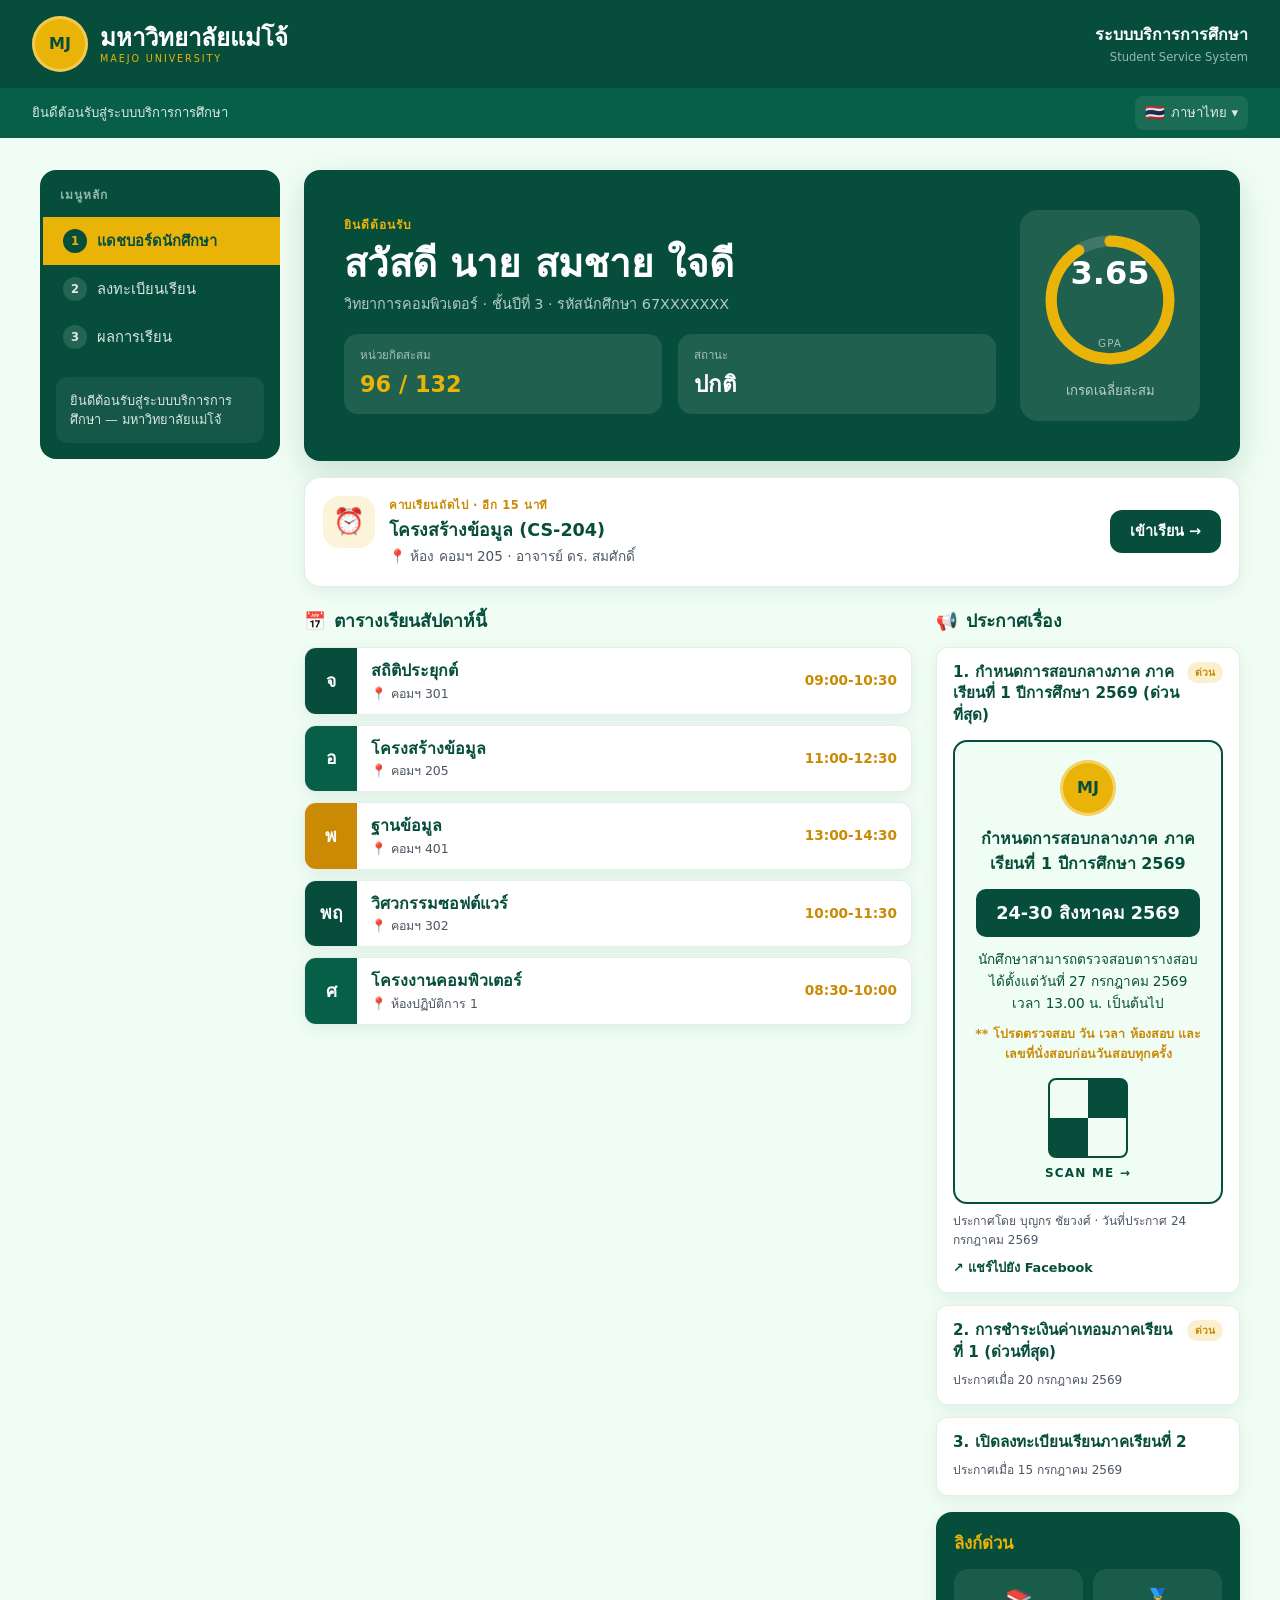
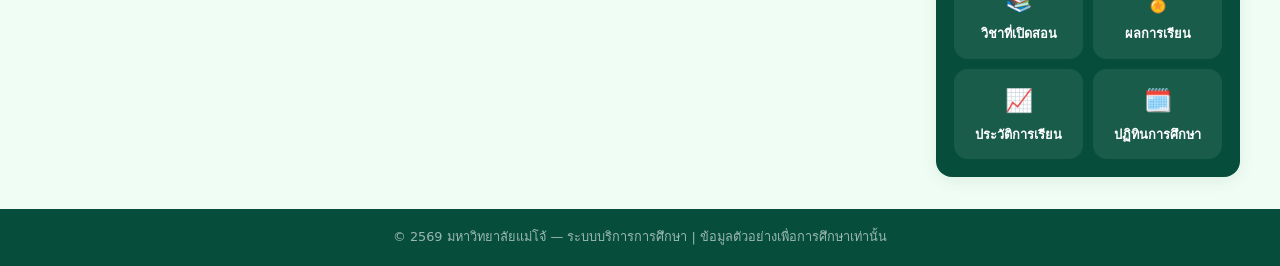
==== index.html @ 20697ff1 "first commit" ====
<!DOCTYPE html>
<html lang="th">
<head>
  <meta charset="UTF-8" />
  <meta name="viewport" content="width=device-width, initial-scale=1.0" />
  <title>แดชบอร์ดนักศึกษา — ระบบบริการการศึกษา มหาวิทยาลัยแม่โจ้</title>
  <meta name="description" content="ระบบบริการการศึกษา มหาวิทยาลัยแม่โจ้ — แดชบอร์ดภาพรวมการศึกษานักศึกษา" />
  <link rel="stylesheet" href="style.css" />
</head>
<body>
  <a class="skip-link" href="#main">ข้ามไปยังเนื้อหาหลัก</a>

  <!-- ============ HEADER ============ -->
  <header class="site-header">
    <div class="site-header__top">
      <div class="site-header__logo" aria-hidden="true">MJ</div>
      <div class="site-header__titles">
        <p class="site-header__uni">มหาวิทยาลัยแม่โจ้</p>
        <p class="site-header__uni-en">Maejo University</p>
      </div>
      <div class="site-header__system">
        <p class="site-header__system-th">ระบบบริการการศึกษา</p>
        <p class="site-header__system-en">Student Service System</p>
      </div>
    </div>
    <div class="site-header__sub">
      <span class="site-header__welcome">ยินดีต้อนรับสู่ระบบบริการการศึกษา</span>
      <span class="site-header__lang">
        <span class="site-header__lang-flag">🇹🇭</span> ภาษาไทย ▾
      </span>
    </div>
  </header>

  <!-- ============ LAYOUT BODY ============ -->
  <div class="layout-body">
    <!-- SIDEBAR -->
    <aside class="sidebar" aria-label="เมนูหลัก">
      <p class="sidebar__title">เมนูหลัก</p>
      <nav>
        <ul>
          <li><a class="sidebar__link is-active" href="index.html"><span class="sidebar__num">1</span> แดชบอร์ดนักศึกษา</a></li>
          <li><a class="sidebar__link" href="registry.html"><span class="sidebar__num">2</span> ลงทะเบียนเรียน</a></li>
          <li><a class="sidebar__link" href="ledger.html"><span class="sidebar__num">3</span> ผลการเรียน</a></li>
        </ul>
      </nav>
      <div class="sidebar__hint">ยินดีต้อนรับสู่ระบบบริการการศึกษา — มหาวิทยาลัยแม่โจ้</div>
    </aside>

    <!-- MAIN -->
    <main class="main" id="main">

      <!-- HERO -->
      <section class="hero" aria-label="ภาพรวมการศึกษา">
        <div class="hero__inner">
          <div class="hero__main">
            <p class="hero__eyebrow">ยินดีต้อนรับ</p>
            <h1 class="hero__title">สวัสดี นาย สมชาย ใจดี</h1>
            <p class="hero__subtitle">วิทยาการคอมพิวเตอร์ · ชั้นปีที่ 3 · รหัสนักศึกษา 67XXXXXXX</p>
            <div class="hero__stats">
              <div class="stat">
                <p class="stat__label">หน่วยกิตสะสม</p>
                <p class="stat__value stat__value--gold">96 / 132</p>
              </div>
              <div class="stat">
                <p class="stat__label">สถานะ</p>
                <p class="stat__value">ปกติ</p>
              </div>
            </div>
          </div>
          <div class="gpa-arc">
            <div class="gpa-arc__ring">
              <svg width="140" height="140" viewBox="0 0 100 100" style="transform:rotate(-90deg)">
                <circle cx="50" cy="50" r="42" fill="none" stroke="rgba(255,255,255,0.15)" stroke-width="8"/>
                <circle cx="50" cy="50" r="42" fill="none" stroke="#EAB308" stroke-width="8" stroke-linecap="round"
                  stroke-dasharray="240 264"/>
              </svg>
              <div class="gpa-arc__value">
                <span class="gpa-arc__number">3.65</span>
                <span class="gpa-arc__caption">GPA</span>
              </div>
            </div>
            <p class="gpa-arc__label">เกรดเฉลี่ยสะสม</p>
          </div>
        </div>
      </section>

      <!-- NEXT ACTION -->
      <section class="card" aria-label="คาบเรียนถัดไป">
        <div class="next-action">
          <div class="next-action__body">
            <div class="next-action__icon">⏰</div>
            <div>
              <p class="next-action__eyebrow">คาบเรียนถัดไป · อีก 15 นาที</p>
              <p class="next-action__course">โครงสร้างข้อมูล (CS-204)</p>
              <p class="next-action__meta">📍 ห้อง คอมฯ 205 · อาจารย์ ดร. สมศักดิ์</p>
            </div>
          </div>
          <a class="btn btn--primary" href="#">เข้าเรียน →</a>
        </div>
      </section>

      <!-- GRID: schedule + announcements -->
      <div class="grid-main">
        <!-- Schedule -->
        <section aria-label="ตารางเรียนสัปดาห์">
          <h2 class="section-title"><span class="section-title__icon">📅</span> ตารางเรียนสัปดาห์นี้</h2>
          <ul class="schedule-list">
            <li class="schedule-item">
              <div class="schedule-item__day schedule-item__day--a">จ</div>
              <div class="schedule-item__body">
                <div>
                  <p class="schedule-item__course">สถิติประยุกต์</p>
                  <p class="schedule-item__room">📍 คอมฯ 301</p>
                </div>
                <p class="schedule-item__time">09:00-10:30</p>
              </div>
            </li>
            <li class="schedule-item">
              <div class="schedule-item__day schedule-item__day--b">อ</div>
              <div class="schedule-item__body">
                <div>
                  <p class="schedule-item__course">โครงสร้างข้อมูล</p>
                  <p class="schedule-item__room">📍 คอมฯ 205</p>
                </div>
                <p class="schedule-item__time">11:00-12:30</p>
              </div>
            </li>
            <li class="schedule-item">
              <div class="schedule-item__day schedule-item__day--c">พ</div>
              <div class="schedule-item__body">
                <div>
                  <p class="schedule-item__course">ฐานข้อมูล</p>
                  <p class="schedule-item__room">📍 คอมฯ 401</p>
                </div>
                <p class="schedule-item__time">13:00-14:30</p>
              </div>
            </li>
            <li class="schedule-item">
              <div class="schedule-item__day schedule-item__day--a">พฤ</div>
              <div class="schedule-item__body">
                <div>
                  <p class="schedule-item__course">วิศวกรรมซอฟต์แวร์</p>
                  <p class="schedule-item__room">📍 คอมฯ 302</p>
                </div>
                <p class="schedule-item__time">10:00-11:30</p>
              </div>
            </li>
            <li class="schedule-item">
              <div class="schedule-item__day schedule-item__day--b">ศ</div>
              <div class="schedule-item__body">
                <div>
                  <p class="schedule-item__course">โครงงานคอมพิวเตอร์</p>
                  <p class="schedule-item__room">📍 ห้องปฏิบัติการ 1</p>
                </div>
                <p class="schedule-item__time">08:30-10:00</p>
              </div>
            </li>
          </ul>
        </section>

        <!-- Announcements + Quick links -->
        <aside aria-label="ประกาศและลิงก์ด่วน">
          <h2 class="section-title"><span class="section-title__icon">📢</span> ประกาศเรื่อง</h2>
          <div style="display:flex;flex-direction:column;gap:12px;">
            <article class="announce">
              <div class="announce__head">
                <p class="announce__title">1. กำหนดการสอบกลางภาค ภาคเรียนที่ 1 ปีการศึกษา 2569 (ด่วนที่สุด)</p>
                <span class="announce__badge">ด่วน</span>
              </div>
              <!-- Poster (วาดด้วย CSS ไม่ต้องใช้รูปภาพ) -->
              <div class="poster">
                <div class="poster__logo">MJ</div>
                <p class="poster__title">กำหนดการสอบกลางภาค ภาคเรียนที่ 1 ปีการศึกษา 2569</p>
                <p class="poster__highlight">24-30 สิงหาคม 2569</p>
                <p class="poster__sub">นักศึกษาสามารถตรวจสอบตารางสอบได้ตั้งแต่วันที่ 27 กรกฎาคม 2569 เวลา 13.00 น. เป็นต้นไป</p>
                <p class="poster__disclaimer">** โปรดตรวจสอบ วัน เวลา ห้องสอบ และเลขที่นั่งสอบก่อนวันสอบทุกครั้ง</p>
                <div class="poster__qr">
                  <div class="poster__qr-box" aria-hidden="true"></div>
                  <span class="poster__qr-label">SCAN ME →</span>
                </div>
              </div>
              <p class="announce__date">ประกาศโดย บุญกร ชัยวงศ์ · วันที่ประกาศ 24 กรกฎาคม 2569</p>
              <p class="announce__share">↗ แชร์ไปยัง Facebook</p>
            </article>

            <article class="announce">
              <div class="announce__head">
                <p class="announce__title">2. การชำระเงินค่าเทอมภาคเรียนที่ 1 (ด่วนที่สุด)</p>
                <span class="announce__badge">ด่วน</span>
              </div>
              <p class="announce__date">ประกาศเมื่อ 20 กรกฎาคม 2569</p>
            </article>

            <article class="announce">
              <div class="announce__head">
                <p class="announce__title">3. เปิดลงทะเบียนเรียนภาคเรียนที่ 2</p>
              </div>
              <p class="announce__date">ประกาศเมื่อ 15 กรกฎาคม 2569</p>
            </article>
          </div>

          <!-- Quick links -->
          <section class="card" style="margin-top:16px;background:var(--evergreen);border:none;color:#fff;">
            <h3 class="card__title" style="color:var(--gold);">ลิงก์ด่วน</h3>
            <div class="quicklinks">
              <a class="quicklink" href="registry.html"><span class="quicklink__icon">📚</span> วิชาที่เปิดสอน</a>
              <a class="quicklink" href="ledger.html"><span class="quicklink__icon">🏅</span> ผลการเรียน</a>
              <a class="quicklink" href="#"><span class="quicklink__icon">📈</span> ประวัติการเรียน</a>
              <a class="quicklink" href="#"><span class="quicklink__icon">🗓️</span> ปฏิทินการศึกษา</a>
            </div>
          </section>
        </aside>
      </div>
    </main>
  </div>

  <!-- ============ FOOTER ============ -->
  <footer class="site-footer">
    <p>© 2569 มหาวิทยาลัยแม่โจ้ — ระบบบริการการศึกษา | ข้อมูลตัวอย่างเพื่อการศึกษาเท่านั้น</p>
  </footer>
</body>
</html>
---- style.css ----
/* ============================================================
   ระบบบริการการศึกษา — External Stylesheet
   ธีม: เขียว เหลือง ขาว | Mobile-first + Media Queries
   ============================================================ */

/* ---------- ตัวแปรสี (CSS Variables) ---------- */
:root {
  --evergreen: #064E3B;
  --evergreen-soft: #065f46;
  --evergreen-light: #047857;
  --gold: #EAB308;
  --gold-soft: #facc15;
  --gold-deep: #ca8a04;
  --mint: #F0FDF4;
  --alabaster: #FFFFFF;
  --text: #064E3B;
  --text-muted: #4b5563;
  --border: #d1d5db;
  --radius: 16px;
  --shadow: 0 4px 16px rgba(6, 78, 59, 0.08);
  --shadow-lg: 0 12px 32px rgba(6, 78, 59, 0.16);
}

/* ---------- Reset ---------- */
* { box-sizing: border-box; margin: 0; padding: 0; }
html { -webkit-text-size-adjust: 100%; scroll-behavior: smooth; }
body {
  font-family: "Sarabun", "Prompt", system-ui, -apple-system, sans-serif;
  background: var(--mint);
  color: var(--text);
  line-height: 1.6;
  font-size: 16px;
}
img { max-width: 100%; height: auto; display: block; }
a { color: inherit; text-decoration: none; }
ul { list-style: none; }

/* ---------- Skip link (Accessibility) ---------- */
.skip-link {
  position: absolute;
  left: -999px;
  top: 0;
  background: var(--gold);
  color: var(--evergreen);
  padding: 8px 16px;
  font-weight: 700;
  z-index: 100;
}
.skip-link:focus { left: 0; }

/* ============================================================
   HEADER
   ============================================================ */
.site-header { background: var(--evergreen); color: #fff; }

.site-header__top {
  display: flex;
  align-items: center;
  gap: 12px;
  padding: 12px 16px;
  max-width: 1600px;
  margin: 0 auto;
}

.site-header__logo {
  width: 48px;
  height: 48px;
  border-radius: 50%;
  background: var(--gold);
  color: var(--evergreen);
  display: grid;
  place-items: center;
  font-weight: 800;
  flex-shrink: 0;
  box-shadow: inset 0 0 0 3px rgba(255,255,255,0.3);
}

.site-header__titles { line-height: 1.25; }
.site-header__uni { font-weight: 700; font-size: 1.05rem; }
.site-header__uni-en {
  font-size: 0.6rem;
  letter-spacing: 0.2em;
  color: var(--gold);
  text-transform: uppercase;
}
.site-header__system { display: none; }

.site-header__sub {
  background: var(--evergreen-soft);
  display: flex;
  justify-content: flex-end;
  align-items: center;
  gap: 16px;
  padding: 6px 16px;
  font-size: 0.82rem;
  color: rgba(255,255,255,0.85);
}
.site-header__welcome { display: none; }
.site-header__lang {
  display: inline-flex;
  align-items: center;
  gap: 6px;
  padding: 4px 10px;
  border-radius: 8px;
  background: rgba(255,255,255,0.08);
  cursor: pointer;
}
.site-header__lang-flag { font-size: 1rem; }

/* ============================================================
   LAYOUT หลัก
   ============================================================ */
.layout-body {
  max-width: 1600px;
  margin: 0 auto;
  padding: 16px;
}

/* ---------- Sidebar / Nav ---------- */
.sidebar {
  background: var(--evergreen);
  color: rgba(255,255,255,0.85);
  border-radius: var(--radius);
  margin-bottom: 16px;
  overflow: hidden;
}
.sidebar__title {
  padding: 16px 20px 12px;
  font-size: 0.75rem;
  font-weight: 700;
  letter-spacing: 0.08em;
  text-transform: uppercase;
  color: rgba(240, 253, 244, 0.6);
}
.sidebar__link {
  display: flex;
  align-items: center;
  gap: 10px;
  padding: 12px 20px;
  font-size: 0.92rem;
  transition: background 0.2s, transform 0.2s;
  border-left: 3px solid transparent;
}
.sidebar__link:hover { background: var(--evergreen-soft); transform: translateX(4px); }
.sidebar__link.is-active {
  background: var(--gold);
  color: var(--evergreen);
  font-weight: 700;
  border-left-color: var(--evergreen);
}
.sidebar__num {
  display: inline-grid;
  place-items: center;
  width: 24px;
  height: 24px;
  border-radius: 50%;
  background: rgba(255,255,255,0.12);
  font-size: 0.72rem;
  font-weight: 700;
}
.sidebar__link.is-active .sidebar__num { background: var(--evergreen); color: var(--gold); }
.sidebar__hint {
  margin: 16px;
  padding: 14px;
  border-radius: 12px;
  background: rgba(255,255,255,0.06);
  font-size: 0.8rem;
  line-height: 1.5;
}

/* ---------- Main ---------- */
.main { min-width: 0; }

/* ============================================================
   COMPONENTS ที่ใช้ซ้ำ
   ============================================================ */

/* ---------- Hero ---------- */
.hero {
  background: var(--evergreen);
  color: #fff;
  border-radius: var(--radius);
  padding: 24px;
  box-shadow: var(--shadow-lg);
  margin-bottom: 16px;
}
.hero__eyebrow { font-size: 0.75rem; font-weight: 700; letter-spacing: 0.08em; color: var(--gold); text-transform: uppercase; }
.hero__title { font-size: 1.5rem; font-weight: 700; margin-top: 6px; line-height: 1.2; }
.hero__subtitle { color: rgba(255,255,255,0.7); font-size: 0.9rem; margin-top: 6px; }

.hero__stats { display: flex; flex-wrap: wrap; gap: 10px; margin-top: 18px; }
.stat {
  background: rgba(255,255,255,0.1);
  border-radius: 14px;
  padding: 12px 16px;
  flex: 1 1 140px;
}
.stat__label { font-size: 0.72rem; color: rgba(255,255,255,0.6); }
.stat__value { font-size: 1.4rem; font-weight: 800; margin-top: 2px; }
.stat__value--gold { color: var(--gold); }

/* GPA Arc */
.gpa-arc {
  margin-top: 18px;
  background: rgba(255,255,255,0.1);
  border-radius: 18px;
  padding: 20px;
  text-align: center;
}
.gpa-arc__ring {
  position: relative;
  width: 140px;
  height: 140px;
  margin: 0 auto;
}
.gpa-arc__value { position: absolute; inset: 0; display: grid; place-items: center; flex-direction: column; }
.gpa-arc__number { font-size: 2rem; font-weight: 800; }
.gpa-arc__caption { font-size: 0.65rem; color: rgba(255,255,255,0.6); text-transform: uppercase; letter-spacing: 0.1em; }
.gpa-arc__label { margin-top: 10px; font-size: 0.82rem; color: rgba(255,255,255,0.7); }

/* ---------- Card ---------- */
.card {
  background: var(--alabaster);
  border: 1px solid rgba(6,78,59,0.1);
  border-radius: var(--radius);
  padding: 18px;
  box-shadow: var(--shadow);
}
.card__title { display: flex; align-items: center; gap: 8px; font-size: 1.05rem; font-weight: 700; margin-bottom: 12px; }
.card__icon { color: var(--gold-deep); }

/* ---------- Section heading ---------- */
.section-title {
  display: flex;
  align-items: center;
  gap: 8px;
  font-size: 1.1rem;
  font-weight: 700;
  margin: 20px 0 12px;
}
.section-title__icon { color: var(--gold-deep); }

/* ---------- Next-class action card ---------- */
.next-action { display: flex; flex-direction: column; gap: 14px; }
.next-action__body { display: flex; gap: 14px; align-items: flex-start; }
.next-action__icon {
  width: 52px; height: 52px; flex-shrink: 0;
  border-radius: 16px; background: rgba(234,179,8,0.15);
  display: grid; place-items: center; color: var(--gold-deep); font-size: 1.6rem;
}
.next-action__eyebrow { font-size: 0.72rem; font-weight: 700; color: var(--gold-deep); text-transform: uppercase; letter-spacing: 0.05em; }
.next-action__course { font-size: 1.1rem; font-weight: 700; margin-top: 2px; }
.next-action__meta { font-size: 0.85rem; color: var(--text-muted); margin-top: 2px; }

.btn {
  display: inline-flex; align-items: center; justify-content: center; gap: 8px;
  padding: 10px 20px; border-radius: 12px; font-weight: 700; font-size: 0.9rem;
  border: none; cursor: pointer; transition: background 0.2s, transform 0.1s;
}
.btn--primary { background: var(--evergreen); color: #fff; }
.btn--primary:hover { background: var(--evergreen-soft); }
.btn--gold { background: var(--gold); color: var(--evergreen); }
.btn--gold:hover { background: var(--gold-soft); }
.btn:active { transform: scale(0.98); }

/* ---------- Schedule list ---------- */
.schedule-list { display: flex; flex-direction: column; gap: 10px; }
.schedule-item {
  display: flex; align-items: stretch; overflow: hidden;
  border: 1px solid rgba(6,78,59,0.1); border-radius: 12px;
  background: var(--alabaster); box-shadow: var(--shadow);
}
.schedule-item__day {
  width: 52px; flex-shrink: 0; display: grid; place-items: center;
  color: #fff; font-weight: 800; font-size: 1.1rem;
}
.schedule-item__day--a { background: var(--evergreen); }
.schedule-item__day--b { background: var(--evergreen-soft); }
.schedule-item__day--c { background: var(--gold-deep); }
.schedule-item__body { display: flex; flex-direction: column; gap: 2px; padding: 10px 14px; flex: 1; min-width: 0; }
.schedule-item__course { font-weight: 700; overflow: hidden; text-overflow: ellipsis; white-space: nowrap; }
.schedule-item__room { font-size: 0.78rem; color: var(--text-muted); }
.schedule-item__time { font-size: 0.85rem; font-weight: 700; color: var(--gold-deep); align-self: flex-start; margin-top: 4px; }

/* ---------- Announcement ---------- */
.announce {
  border: 1px solid rgba(6,78,59,0.1); border-radius: 12px;
  background: var(--alabaster); padding: 14px 16px; box-shadow: var(--shadow);
}
.announce__head { display: flex; justify-content: space-between; align-items: flex-start; gap: 8px; }
.announce__title { font-weight: 700; font-size: 0.95rem; line-height: 1.4; }
.announce__badge {
  flex-shrink: 0; background: rgba(234,179,8,0.2); color: var(--gold-deep);
  font-size: 0.65rem; font-weight: 800; padding: 2px 8px; border-radius: 999px;
}
.announce__date { font-size: 0.75rem; color: var(--text-muted); margin-top: 8px; }
.announce__share { font-size: 0.8rem; color: var(--evergreen); font-weight: 600; margin-top: 8px; }

/* Announcement poster (CSS วาดเอง ไม่ต้องใช้รูป) */
.poster {
  margin-top: 14px; border-radius: 14px; overflow: hidden;
  border: 2px solid var(--evergreen); background: var(--mint); padding: 18px; text-align: center;
}
.poster__logo {
  width: 56px; height: 56px; border-radius: 50%; background: var(--gold);
  color: var(--evergreen); display: grid; place-items: center; margin: 0 auto 10px;
  font-weight: 800; box-shadow: inset 0 0 0 3px rgba(255,255,255,0.4);
}
.poster__title { font-weight: 800; font-size: 1rem; color: var(--evergreen); }
.poster__highlight {
  display: inline-block; margin: 12px auto; background: var(--evergreen); color: #fff;
  padding: 10px 20px; border-radius: 10px; font-weight: 800; font-size: 1.1rem;
}
.poster__sub { font-size: 0.85rem; color: var(--text); max-width: 320px; margin: 0 auto; }
.poster__disclaimer { font-size: 0.78rem; color: var(--gold-deep); margin-top: 10px; font-weight: 600; }
.poster__qr { margin-top: 14px; display: flex; flex-direction: column; align-items: center; gap: 6px; }
.poster__qr-box {
  width: 80px; height: 80px; background:
    repeating-conic-gradient(var(--evergreen) 0 25%, transparent 0 50%);
  border: 2px solid var(--evergreen); border-radius: 8px;
}
.poster__qr-label { font-size: 0.75rem; font-weight: 700; color: var(--evergreen); letter-spacing: 0.1em; }

/* ---------- Quick links ---------- */
.quicklinks { display: grid; grid-template-columns: repeat(2, 1fr); gap: 10px; }
.quicklink {
  display: flex; flex-direction: column; align-items: center; gap: 6px;
  padding: 14px 8px; border-radius: 14px; background: rgba(255,255,255,0.08);
  color: #fff; font-size: 0.8rem; font-weight: 600; text-align: center;
  transition: background 0.2s;
}
.quicklink:hover { background: rgba(255,255,255,0.16); }
.quicklink__icon { color: var(--gold); font-size: 1.4rem; }

/* ============================================================
   COURSE REGISTRY
   ============================================================ */
.search-bar {
  display: flex; align-items: center; gap: 10px;
  background: rgba(255,255,255,0.12); border-radius: 14px; padding: 8px 14px;
  margin-top: 18px;
}
.search-bar__icon { color: var(--gold); font-size: 1.1rem; }
.search-bar__input {
  flex: 1; background: transparent; border: none; outline: none;
  color: #fff; font-size: 0.92rem; padding: 8px 0;
}
.search-bar__input::placeholder { color: rgba(255,255,255,0.4); }

.registry-grid { display: grid; grid-template-columns: 1fr; gap: 16px; }

.filters .filter-btn {
  display: flex; justify-content: space-between; width: 100%;
  padding: 10px 14px; border-radius: 12px; border: none; cursor: pointer;
  background: transparent; color: var(--text); font-size: 0.9rem; font-weight: 600;
  text-align: left; transition: background 0.2s;
}
.filters .filter-btn:hover { background: var(--mint); }
.filters .filter-btn.is-active { background: var(--evergreen); color: #fff; }
.filters .filter-count { font-size: 0.78rem; opacity: 0.7; }

.progress { margin-top: 16px; }
.progress__bar { height: 8px; border-radius: 999px; background: var(--mint); overflow: hidden; margin-top: 8px; }
.progress__fill { height: 100%; background: var(--gold); border-radius: 999px; }

.course-grid { display: grid; grid-template-columns: 1fr; gap: 14px; }
.course-card {
  display: flex; flex-direction: column; border: 1px solid rgba(6,78,59,0.1);
  border-radius: 14px; background: var(--alabaster); padding: 16px; box-shadow: var(--shadow);
}
.course-card__head { display: flex; justify-content: space-between; align-items: flex-start; gap: 8px; }
.course-card__code { font-size: 0.78rem; font-weight: 700; color: var(--gold-deep); }
.course-card__name { font-weight: 700; font-size: 1rem; overflow: hidden; text-overflow: ellipsis; }
.course-card__meta { font-size: 0.8rem; color: var(--text-muted); margin-top: 10px; display: flex; flex-direction: column; gap: 4px; }
.badge { font-size: 0.65rem; font-weight: 800; padding: 2px 8px; border-radius: 999px; flex-shrink: 0; }
.badge--open { background: var(--mint); color: var(--evergreen); }
.badge--full { background: #e5e7eb; color: #6b7280; }
.badge--conflict { background: #fee2e2; color: #dc2626; }
.course-card__btn { margin-top: 14px; }

/* ============================================================
   ACADEMIC LEDGER
   ============================================================ */
.semester {
  border: 1px solid rgba(6,78,59,0.1); border-radius: 16px;
  background: var(--alabaster); overflow: hidden; box-shadow: var(--shadow);
}
.semester__head {
  display: flex; justify-content: space-between; align-items: center; gap: 12px;
  background: rgba(6,95,70,0.08); padding: 16px 18px;
}
.semester__title { font-weight: 700; font-size: 1.05rem; }
.semester__status { font-size: 0.78rem; color: var(--text-muted); }
.semester__gpa {
  display: flex; align-items: center; gap: 8px; background: rgba(234,179,8,0.15);
  padding: 8px 14px; border-radius: 14px; flex-shrink: 0;
}
.semester__gpa-label { font-size: 0.8rem; color: var(--text-muted); }
.semester__gpa-value { font-size: 1.2rem; font-weight: 800; color: var(--gold-deep); }

.grade-row {
  display: flex; justify-content: space-between; align-items: center; gap: 12px;
  padding: 14px 18px; border-top: 1px solid rgba(6,78,59,0.06);
}
.grade-row__info { display: flex; align-items: center; gap: 12px; min-width: 0; }
.grade-pill {
  width: 44px; height: 44px; flex-shrink: 0; border-radius: 12px;
  display: grid; place-items: center; font-weight: 800; font-size: 1rem;
}
.grade-pill--a { background: var(--evergreen); color: #fff; }
.grade-pill--b { background: var(--gold); color: var(--evergreen); }
.grade-pill--other { background: #e5e7eb; color: var(--text-muted); }
.grade-row__name { font-weight: 600; overflow: hidden; text-overflow: ellipsis; white-space: nowrap; }
.grade-row__code { font-size: 0.78rem; color: var(--text-muted); }
.grade-row__credits { font-size: 0.85rem; color: var(--text-muted); flex-shrink: 0; }

/* ---------- Footer ---------- */
.site-footer {
  background: var(--evergreen); color: rgba(255,255,255,0.6);
  text-align: center; padding: 18px 16px; font-size: 0.8rem;
}

/* ---------- Utility ---------- */
.page-intro { font-size: 0.9rem; color: var(--text-muted); margin-bottom: 16px; }
.grid-main { display: grid; grid-template-columns: 1fr; gap: 16px; }

/* ============================================================
   MEDIA QUERIES — Tablet (≥768px)
   ============================================================ */
@media (min-width: 768px) {
  .site-header__top { padding: 16px 32px; }
  .site-header__logo { width: 56px; height: 56px; }
  .site-header__uni { font-size: 1.3rem; }
  .site-header__system { display: block; margin-left: auto; text-align: right; }
  .site-header__system-th { font-weight: 700; font-size: 1rem; }
  .site-header__system-en { font-size: 0.72rem; color: rgba(255,255,255,0.6); }
  .site-header__welcome { display: inline; }
  .site-header__sub { padding: 8px 32px; justify-content: space-between; }

  .layout-body { display: flex; gap: 24px; padding: 24px 32px; align-items: flex-start; }
  .sidebar { width: 240px; flex-shrink: 0; position: sticky; top: 16px; margin-bottom: 0; }
  .main { flex: 1; min-width: 0; }

  .hero { padding: 32px; }
  .hero__title { font-size: 2rem; }
  .hero__inner { display: flex; justify-content: space-between; align-items: center; gap: 24px; }
  .hero__main { flex: 1; }
  .gpa-arc { margin-top: 0; flex-shrink: 0; }

  .grid-main { grid-template-columns: 2fr 1fr; gap: 24px; }
  .next-action { flex-direction: row; justify-content: space-between; align-items: center; }

  .registry-grid { grid-template-columns: 240px 1fr; gap: 24px; align-items: flex-start; }
  .filters { position: sticky; top: 16px; }
  .course-grid { grid-template-columns: repeat(2, 1fr); }

  .grade-row__credits { font-size: 0.9rem; }
}

/* ============================================================
   MEDIA QUERIES — Desktop (≥1024px)
   ============================================================ */
@media (min-width: 1024px) {
  .site-header__uni { font-size: 1.5rem; }
  .layout-body { padding: 32px 40px; }
  .hero { padding: 40px; }
  .hero__title { font-size: 2.4rem; }
  .hero__stats { gap: 16px; }
  .stat { flex-basis: 160px; }

  .schedule-item__body { flex-direction: row; align-items: center; justify-content: space-between; }
  .schedule-item__time { align-self: center; margin-top: 0; }

  .course-grid { grid-template-columns: repeat(2, 1fr); gap: 20px; }
  .quicklinks { grid-template-columns: repeat(2, 1fr); }
}

/* ============================================================
   MEDIA QUERIES — Large Desktop (≥1440px)
   ============================================================ */
@media (min-width: 1440px) {
  .layout-body { padding: 40px 48px; }
  .course-grid { grid-template-columns: repeat(2, 1fr); gap: 24px; }
}

/* ============================================================
   รองรับการพิมพ์
   ============================================================ */
@media print {
  .site-header, .sidebar, .site-footer, .btn { display: none; }
  body { background: #fff; }
}
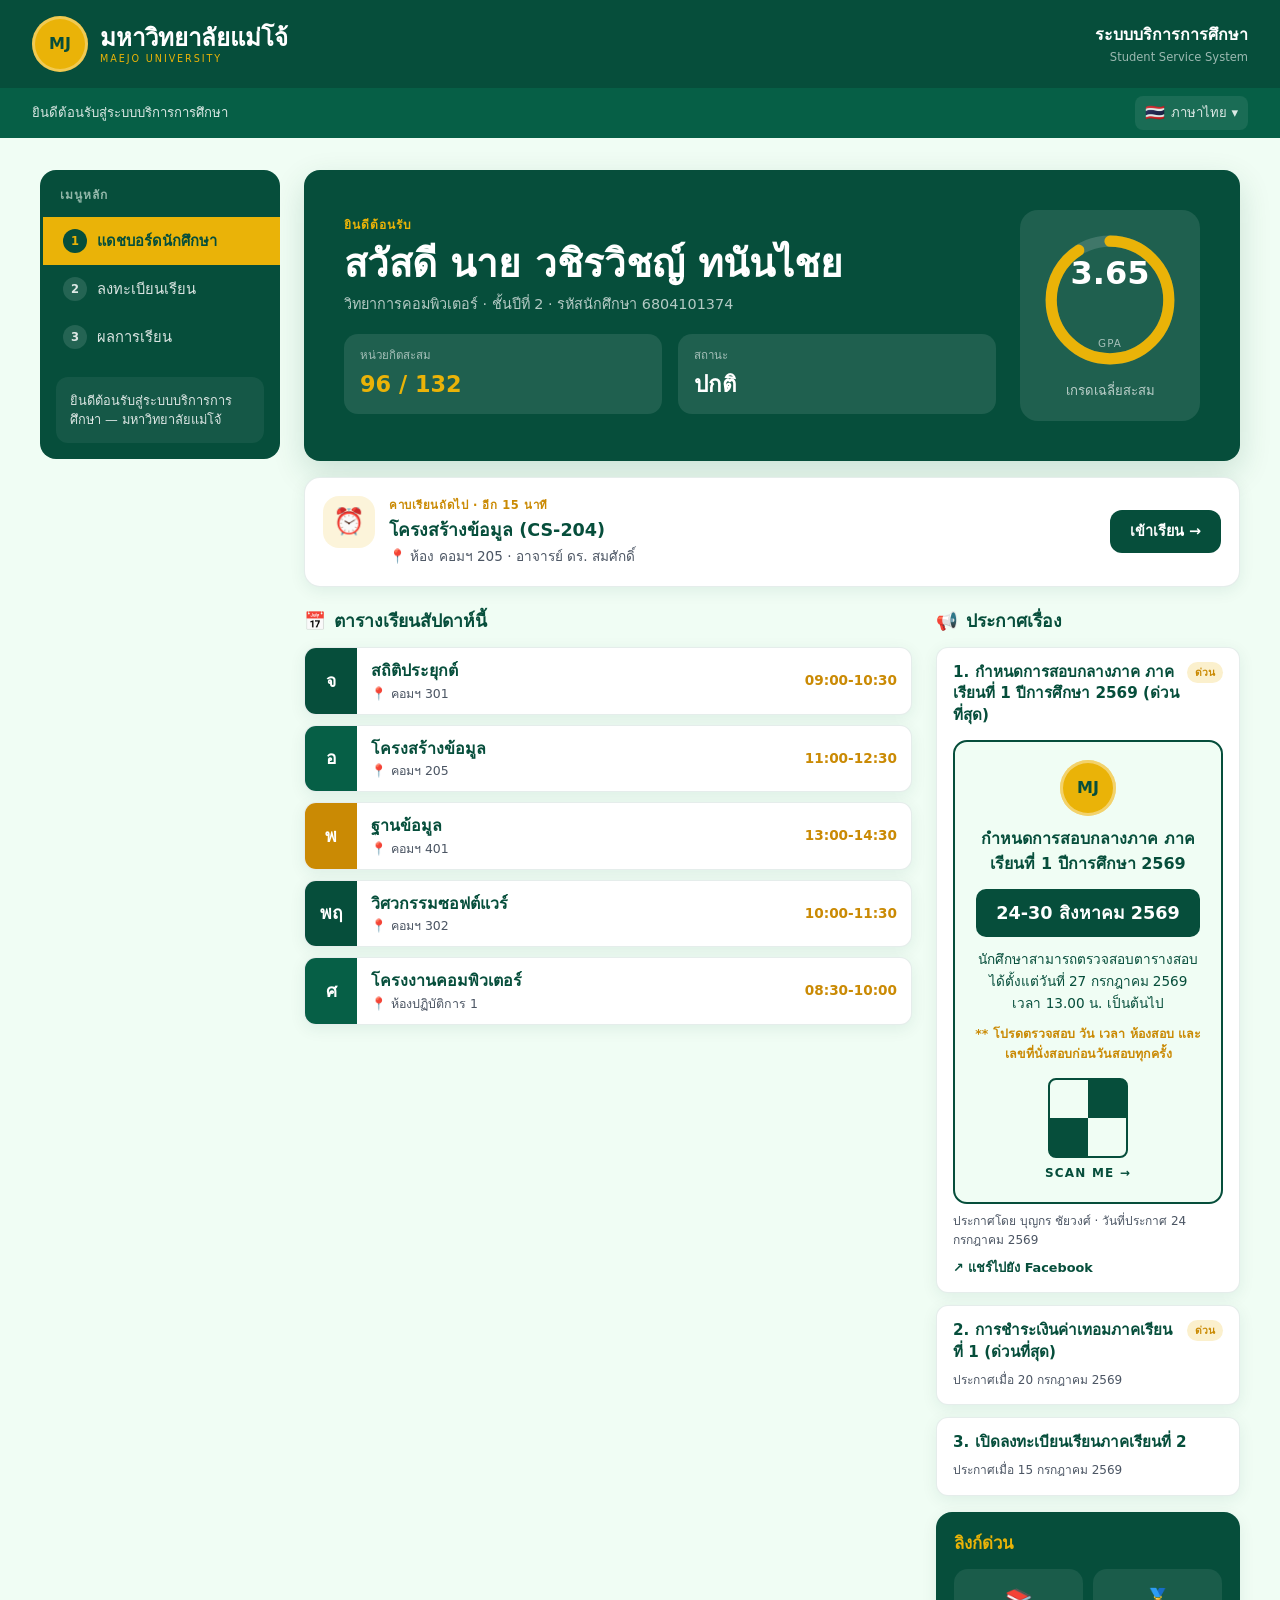
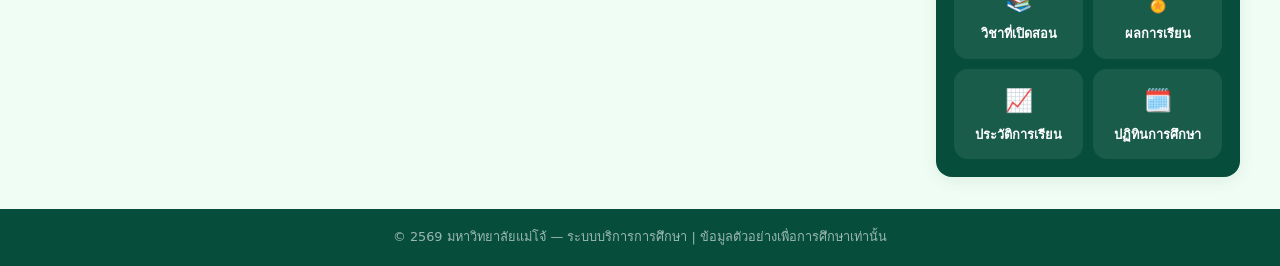
==== commit d9bbd811: "Work" ====
--- a/index.html
+++ b/index.html
@@ -54,8 +54,8 @@
         <div class="hero__inner">
           <div class="hero__main">
             <p class="hero__eyebrow">ยินดีต้อนรับ</p>
-            <h1 class="hero__title">สวัสดี นาย สมชาย ใจดี</h1>
-            <p class="hero__subtitle">วิทยาการคอมพิวเตอร์ · ชั้นปีที่ 3 · รหัสนักศึกษา 67XXXXXXX</p>
+            <h1 class="hero__title">สวัสดี นาย วชิรวิชญ์ ทนันไชย</h1>
+            <p class="hero__subtitle">วิทยาการคอมพิวเตอร์ · ชั้นปีที่ 2 · รหัสนักศึกษา 6804101374</p>
             <div class="hero__stats">
               <div class="stat">
                 <p class="stat__label">หน่วยกิตสะสม</p>
